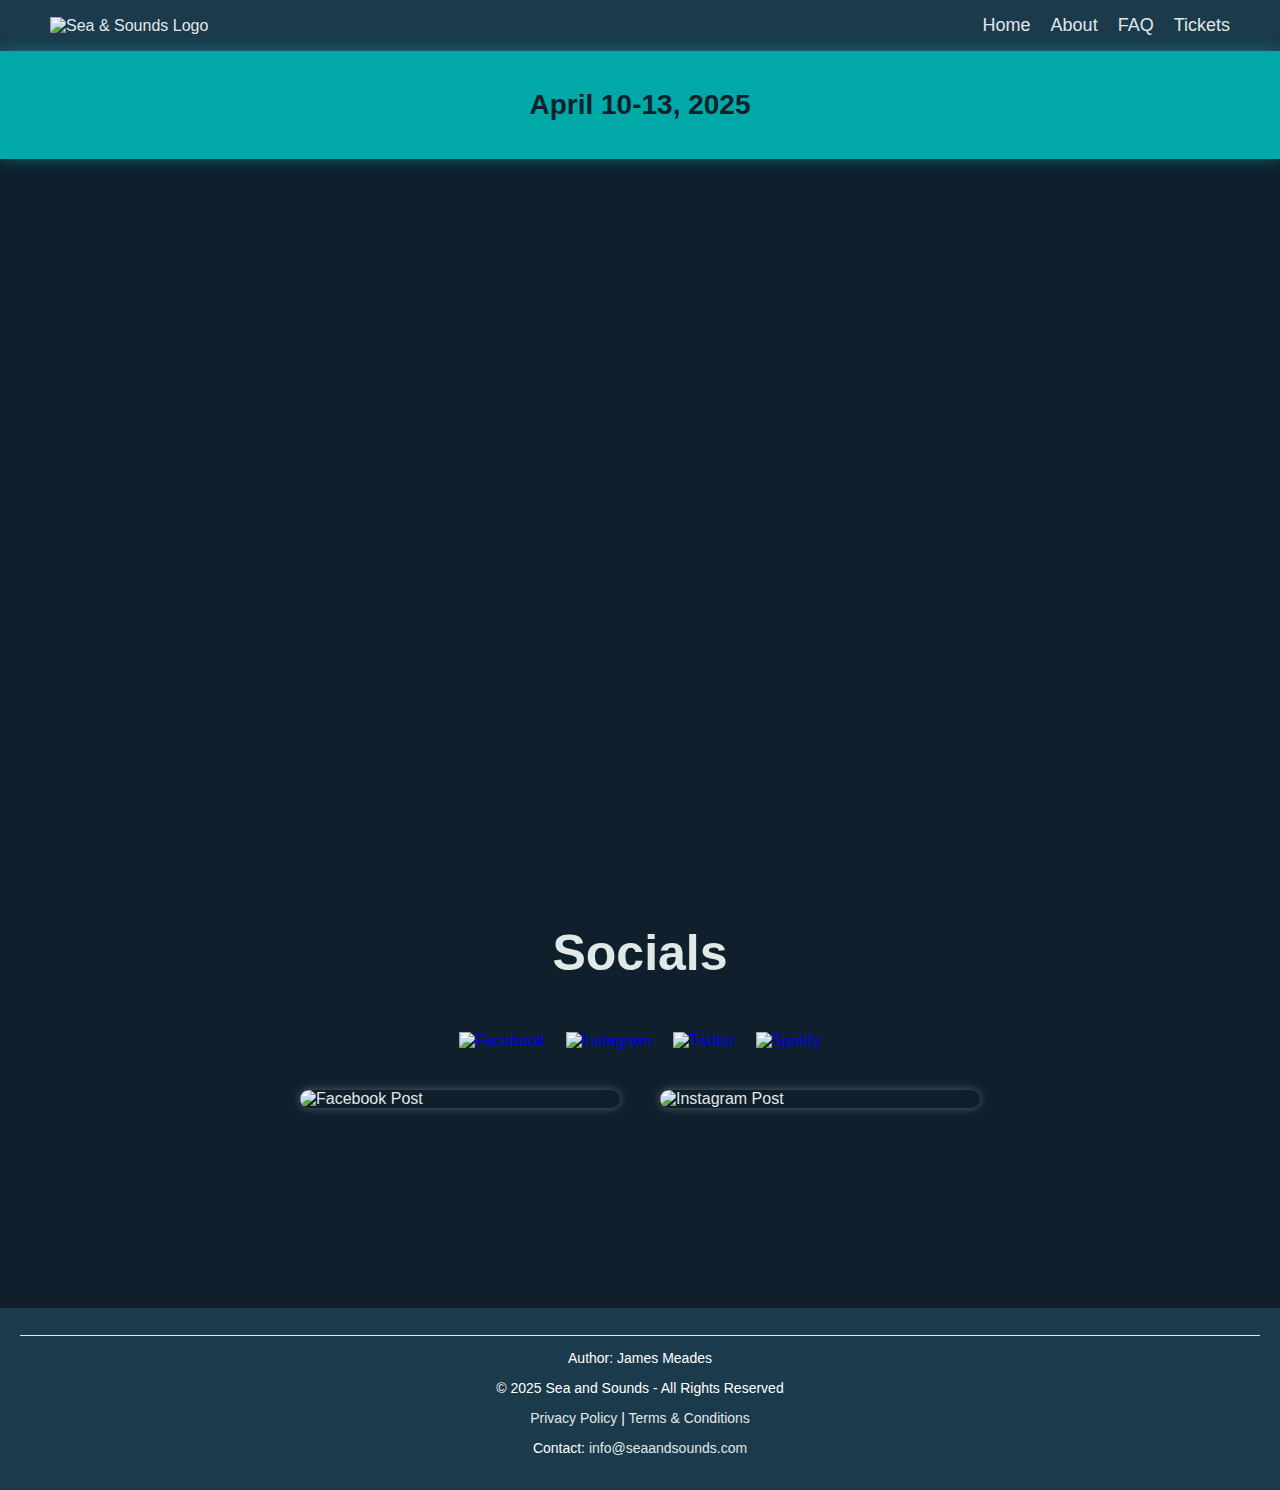
==== index.html @ 0fb1b759 "Add files via upload" ====
<!DOCTYPE html>
<html lang="en">
<head>
    <meta charset="UTF-8">
    <meta name="viewport" content="width=device-width, initial-scale=1.0">
    <link rel="icon" type="image/png" href="Sea and Sounds logo.png">
    <title>Sea and Sounds Festival</title>
    <link rel="stylesheet" href="style.css">
</head>

<body>
    <header class="header">
        <div class="logo">
            <img src="Sea and Sounds logo.png" alt="Sea & Sounds Logo">
        </div>
        <nav>
            <ul class="nav-links">
                <li><a href="index.html">Home</a></li>
                <li><a href="About_page.html">About</a></li>
                <li><a href="FAQ.html">FAQ</a></li>
                <li><a href="TicketInfo.html">Tickets</a></li>
            </ul>
        </nav>
    </header>


    <section class="festival-dates">
        <p>April 10-13, 2025</p>
    </section>

    <div class="content-container">
        <div class="slideshow-container">
            <div class="slide fade">
                <img src="concert1.jpg" alt="Slide 1">
            </div>
            <div class="slide fade">
                <img src="music_carnival1.jpeg" alt="Slide 2">
            </div>
            <div class="slide fade">
                <img src="music_carnival2.jpeg" alt="Slide 3">
            </div>
        </div>
    </div>

            
             <h1 class="socials-heading">Socials</h1>
            <div class="socials-container">
                <a href="https://www.facebook.com" target="_blank">
                    <img src="Facebook icon.png" alt="Facebook" class="social-icon">
                </a>
                <a href="https://www.instagram.com" target="_blank">
                    <img src="Instagram logo.png" alt="Instagram" class="social-icon">
                </a>
                <a href="https://www.twitter.com" target="_blank">
                    <img src="Twitter.png" alt="Twitter" class="social-icon">
                </a>
                <a href="https://open.spotify.com/playlist/32PuZVzejNYrqQSf0WuSmj" target="_blank">
                    <img src="spotify.png" alt="Spotify" class="social-icon">
                </a>
            </div>
            
           
            <div class="social-posts-container">
                <img src="Facebook Post.png" alt="Facebook Post" class="social-post">
                <img src="Instagram post.png" alt="Instagram Post" class="social-post">
            </div>


            <footer class="footer">
                <hr>
                <p>Author: James Meades</p>
                <p>© 2025 Sea and Sounds - All Rights Reserved</p>
                <p><a href="privacy.html">Privacy Policy</a> | <a href="terms.html">Terms & Conditions</a></p>
                <p>Contact: <a href="mailto:info@seaandsounds.com">info@seaandsounds.com</a></p>
            </footer>

    <script src="slideshow.js"></script>
</body>
</html>
---- style.css ----
body {
    margin: 0;
    font-family: Arial, sans-serif;
    background: #0f1f2c; 
    color: #e1e8e8; 
}
.header {
    display: flex;
    justify-content: space-between;
    align-items: center;
    padding: 15px 50px;
    background: #1b3a4b;
}
.logo {
    flex-shrink: 0;
}
.logo img {
    height: 100px;
}
.nav-links {
    list-style: none;
    display: flex;
    gap: 20px;
    margin: 0;
    padding: 0;
}
.nav-links li {
    display: inline;
}
.nav-links a {
    text-decoration: none;
    color: #e1e8e8;
    font-size: 18px;
    transition: 0.3s;
}
.nav-links a:hover {
    color: #00a8a8;
}
.festival-dates {
    text-align: center;
    background: #00a8a8; 
    color: #0f1f2c; 
    font-size: 28px;
    font-weight: bold;
    padding: 10px;
    margin: 0;
    max-width: 100%;
    border-radius: 0;
    box-shadow: 0 0 15px rgba(0, 168, 168, 0.5);
    animation: glow 3s infinite alternate;
}
.content-container {
    display: flex;
    flex-direction: column;
    align-items: center;
    text-align: center;
    margin-top: 65px;
}
.slideshow-container {
    width: 80%; /* Adjust width as needed */
    max-width: 1000px; 
    position: relative;
    display: flex;
    justify-content: center;
}
.slide {
    display: none;
    width: 1000px;
    height: 600x;
    border-radius: 10px;
    position: absolute;
}
.slide img {
    width: 100%;
    height: 100%;
    object-fit: cover;
}
.fade {
    animation: fadeEffect 2s ease-in-out;
}
.socials-heading {
    text-align: center;  /* Centers the text */
    font-size: 50px;
    margin-top: 700px;  /* Adjust spacing above */
    margin-bottom: 20px; /* Space before icons */
}
.socials-container {
    display: flex;
    justify-content: center; 
    gap: 20px; /* Space between icons */
    margin-top: 50px;
}
.social-icon {
    width: 90px; /* Adjust size of icons */
    height: auto;
    transition: transform 0.2s ease-in-out;
}
.social-icon:hover {
    transform: scale(1.1); /* Slight zoom on hover */
}
/* Social Media Posts */
.social-posts-container {
    display: flex;
    justify-content: center; /* Centers the posts */
    gap: 40px; /* Increased spacing between posts */
    margin-top: 40px;
    flex-wrap: wrap; /* Ensures responsiveness */
}
.social-post {
    width: 45%; /* Adjusts size of images */
    max-width: 320px; /* Limits max width */
    border-radius: 10px;
    box-shadow: 0 0 10px rgba(255, 255, 255, 0.3);
}
.socials-container, .social-posts-container {
    position: relative;
    z-index: 10; /* Ensures socials and posts are above the slideshow */
}
/* Fix stacking order */
.slideshow-container {
    position: relative;
    z-index: 5; /* Keeps slideshow on top */
}
/* Ensure socials & posts appear below */
.socials-section {
    margin-top: 100px; /* Adds space below the slideshow */
    position: relative;
    z-index: 1;
}
.footer {
    margin-top: 200px;
    padding: 20px;
    background: #1b3a4b;
    color: white;
    text-align: center;
    font-size: 14px;
}
.footer a {
    color: #e1e8e8;
    text-decoration: none;
}
.footer a:hover {
    text-decoration: underline;
}
.footer hr {
    border: 0;
    height: 1px;
    background: #e1e8e8;
    margin-bottom: 10px;
}
@keyframes fadeEffect {
    from { opacity: 0.4; }
    to { opacity: 1; }
}
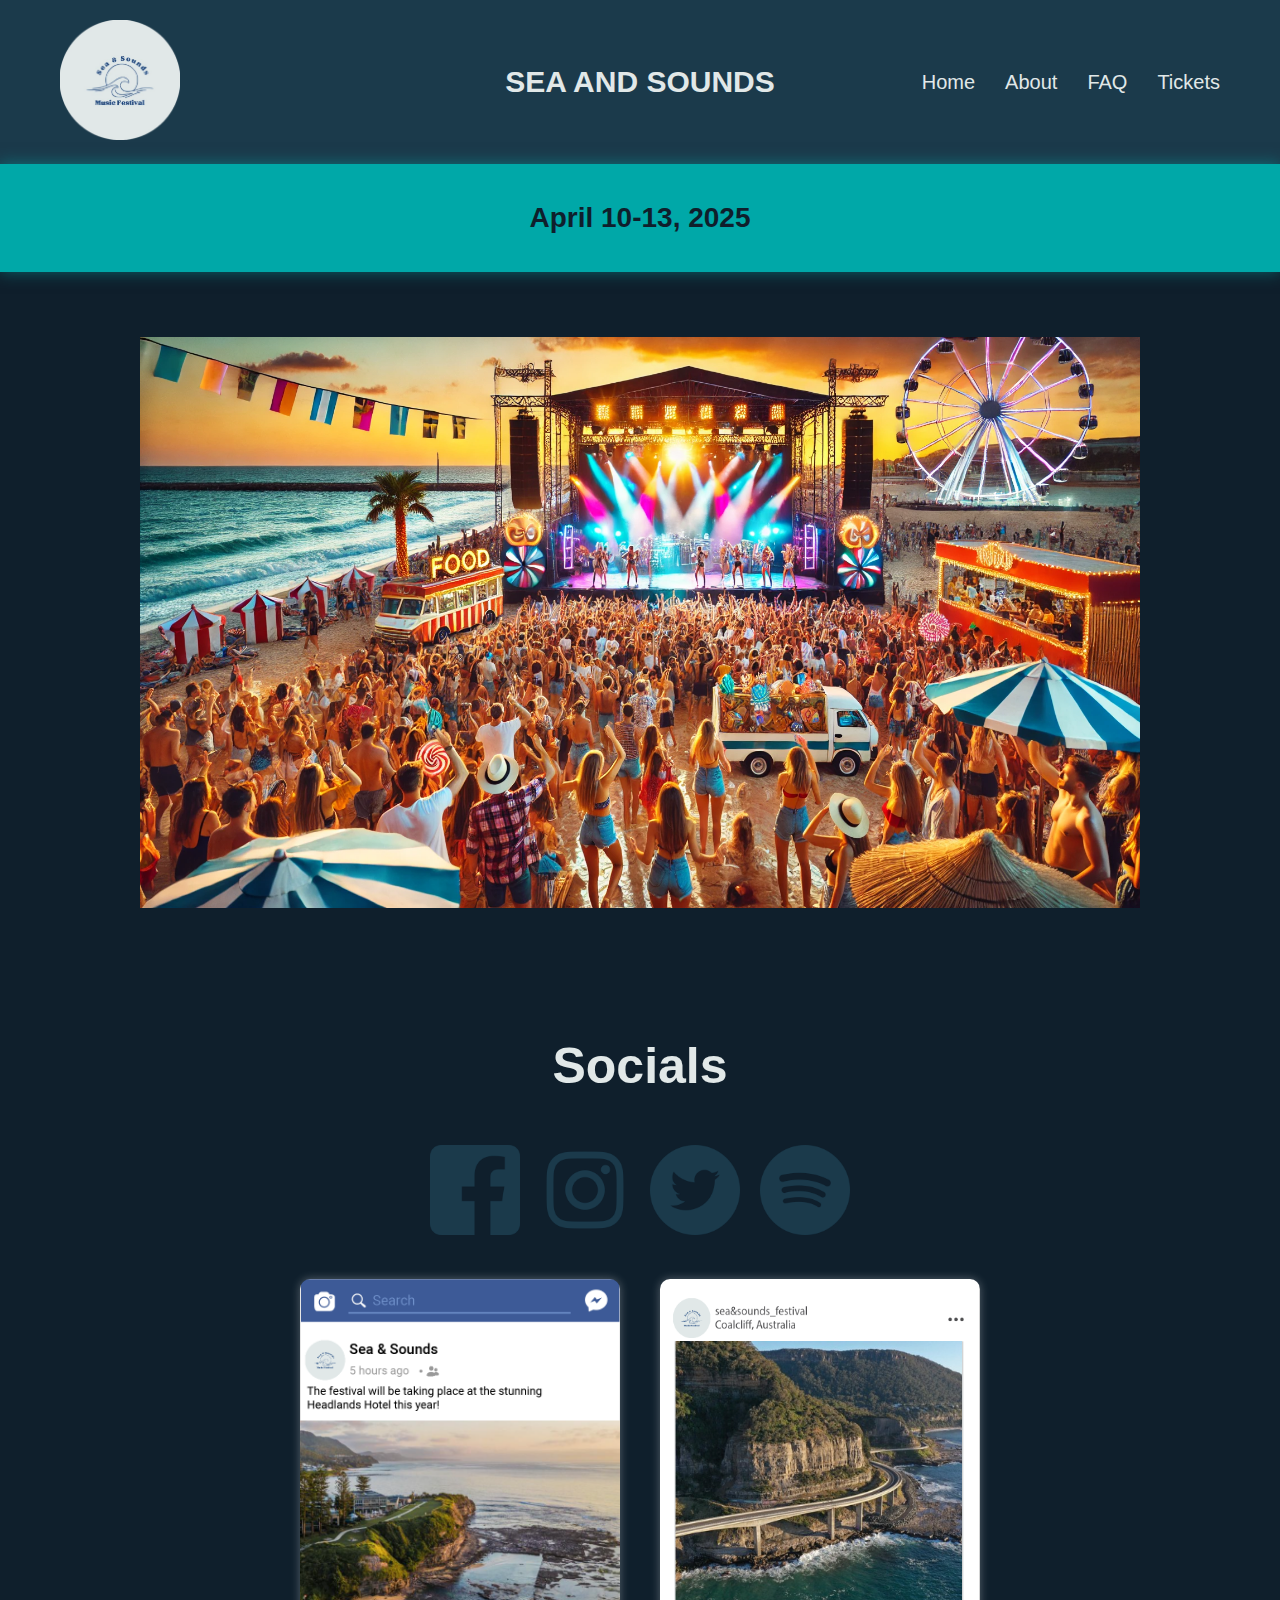
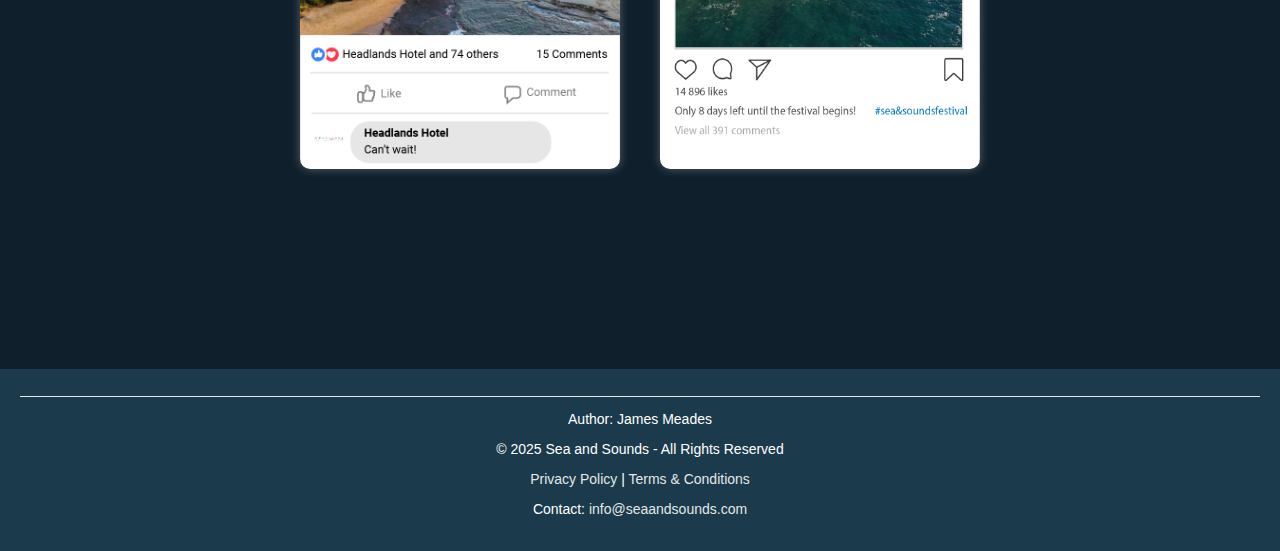
==== commit c820dce3: "Add files via upload" ====
--- a/index.html
+++ b/index.html
@@ -13,6 +13,9 @@
         <div class="logo">
             <img src="Sea and Sounds logo.png" alt="Sea & Sounds Logo">
         </div>
+
+        <h1 class="site-title">SEA AND SOUNDS</h1>
+        
         <nav>
             <ul class="nav-links">
                 <li><a href="index.html">Home</a></li>
--- a/style.css
+++ b/style.css
@@ -8,31 +8,50 @@
     display: flex;
     justify-content: space-between;
     align-items: center;
-    padding: 15px 50px;
+    padding: 20px 60px;
     background: #1b3a4b;
+    box-shadow: 0 4px 6px rgba(0, 0, 0, 0.2);
 }
-.logo {
-    flex-shrink: 0;
+
+.logo img {
+    height: 120px;
+    object-fit: contain;
 }
-.logo img {
-    height: 100px;
+
+.site-title {
+    position: absolute;
+    left: 50%;
+    transform: translateX(-50%);
+    font-size: 30px;
+    font-weight: bold;
+    color: #e1e8e8;
+    text-transform: uppercase;
+    margin: 0;
 }
+
+.nav {
+    flex-grow: 1;
+    display: flex;
+    justify-content: flex-end;
+}
+
 .nav-links {
+    display: flex;
+    gap: 30px;
     list-style: none;
-    display: flex;
-    gap: 20px;
     margin: 0;
     padding: 0;
+    align-items: center;
 }
-.nav-links li {
-    display: inline;
-}
+
 .nav-links a {
     text-decoration: none;
     color: #e1e8e8;
-    font-size: 18px;
-    transition: 0.3s;
+    font-size: 20px;
+    font-weight: 500;
+    transition: color 0.3s ease;
 }
+
 .nav-links a:hover {
     color: #00a8a8;
 }
